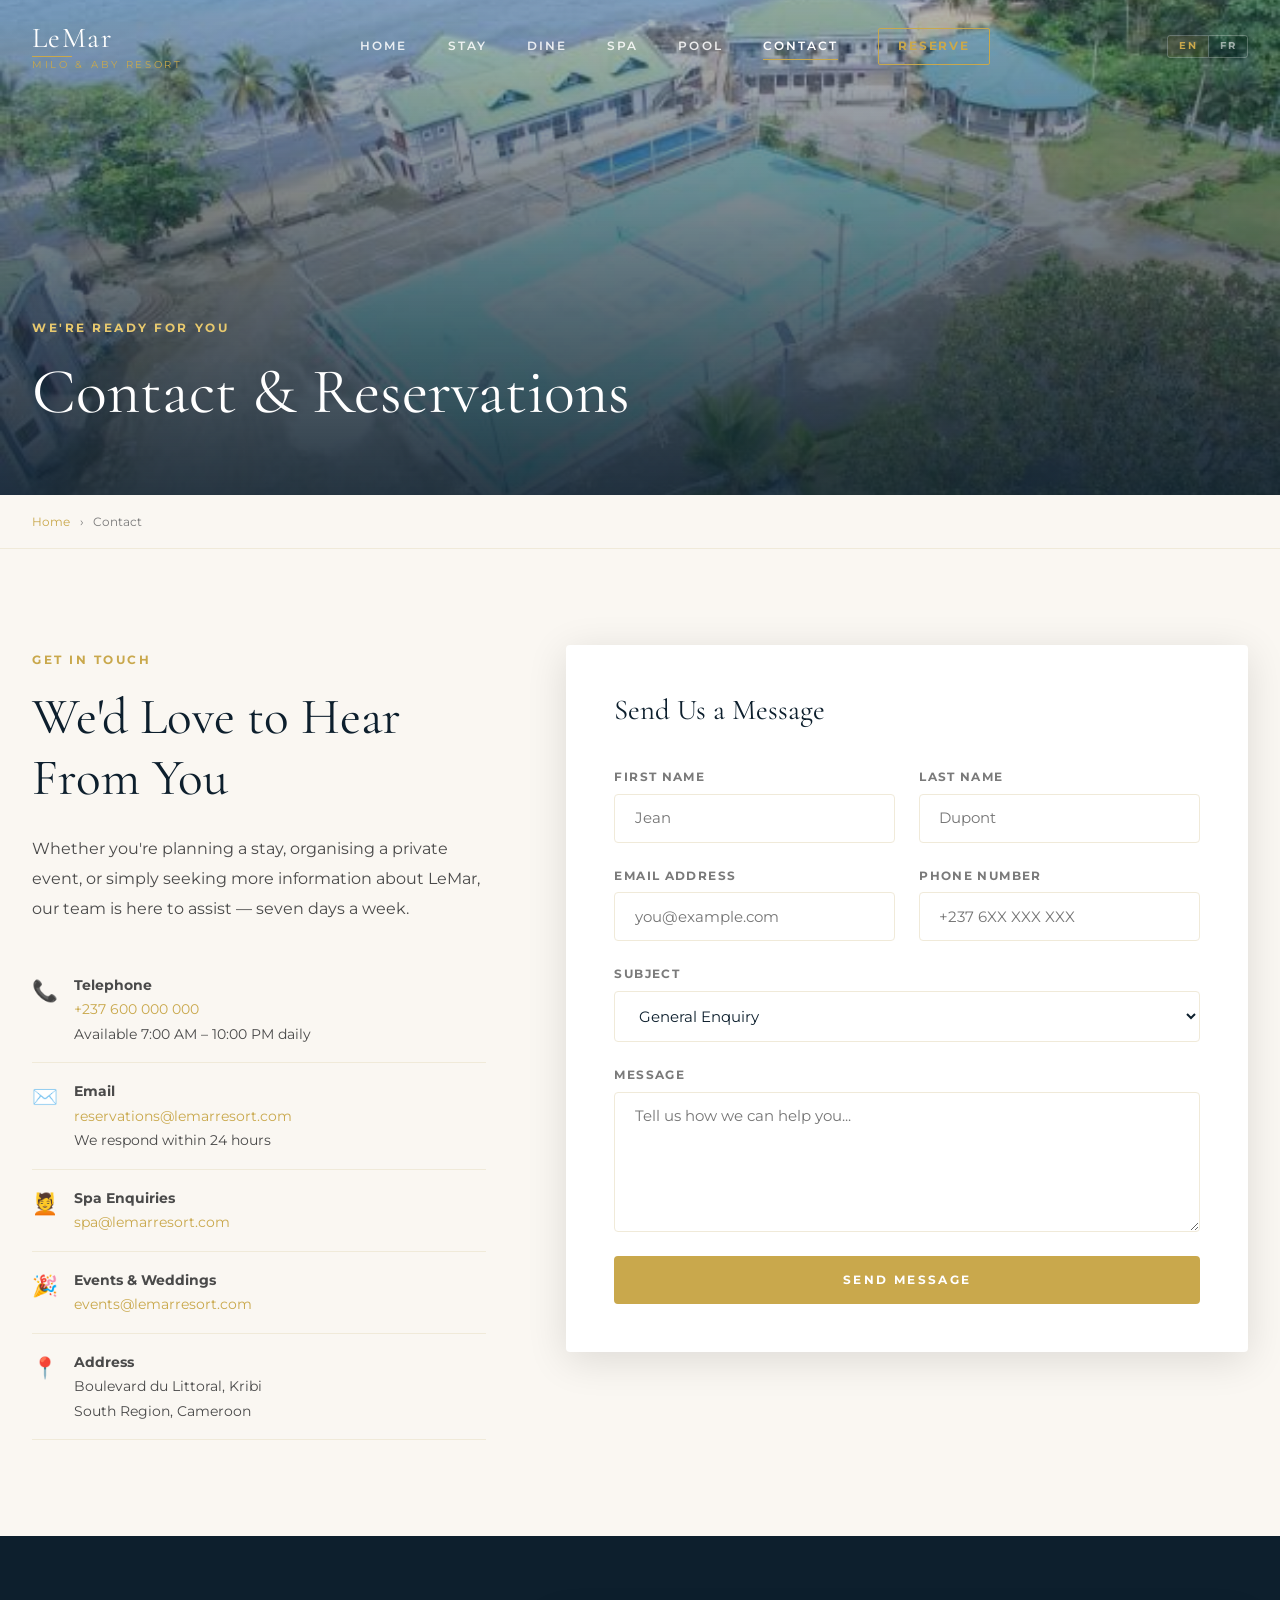
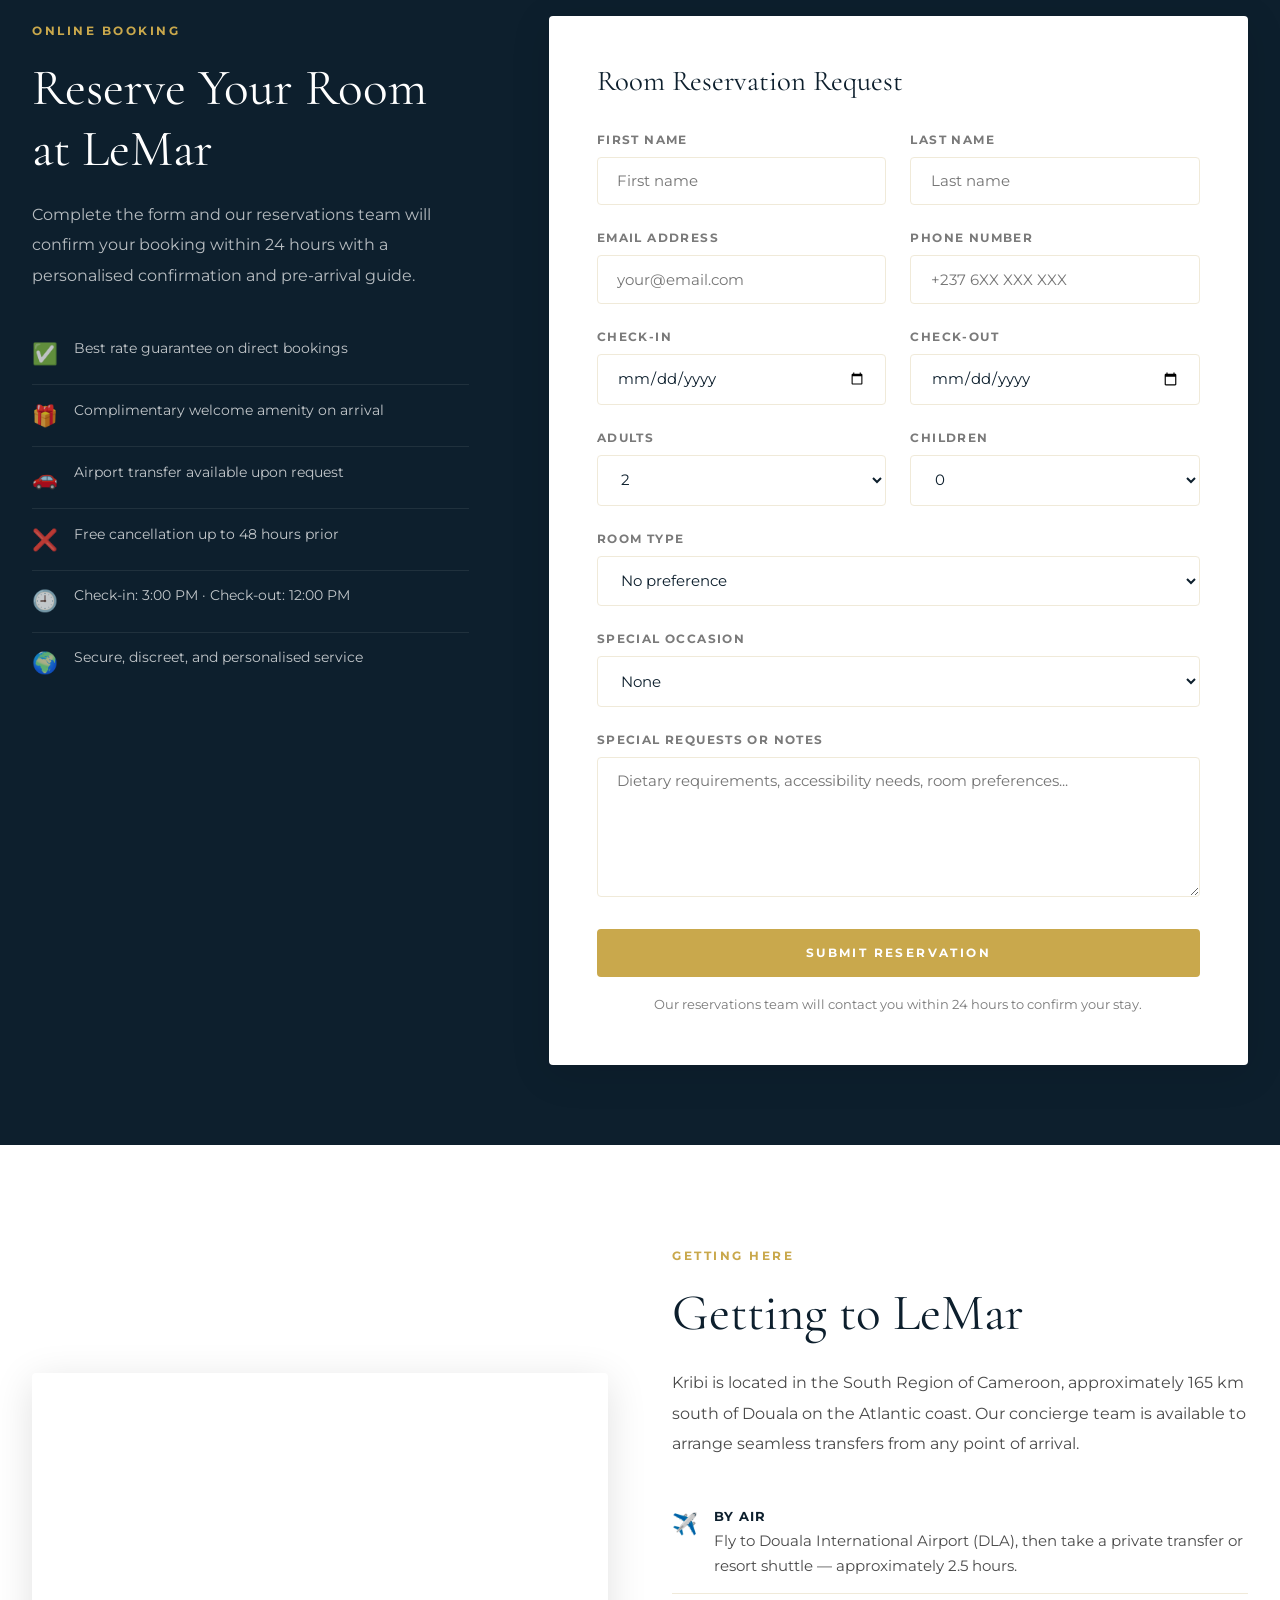
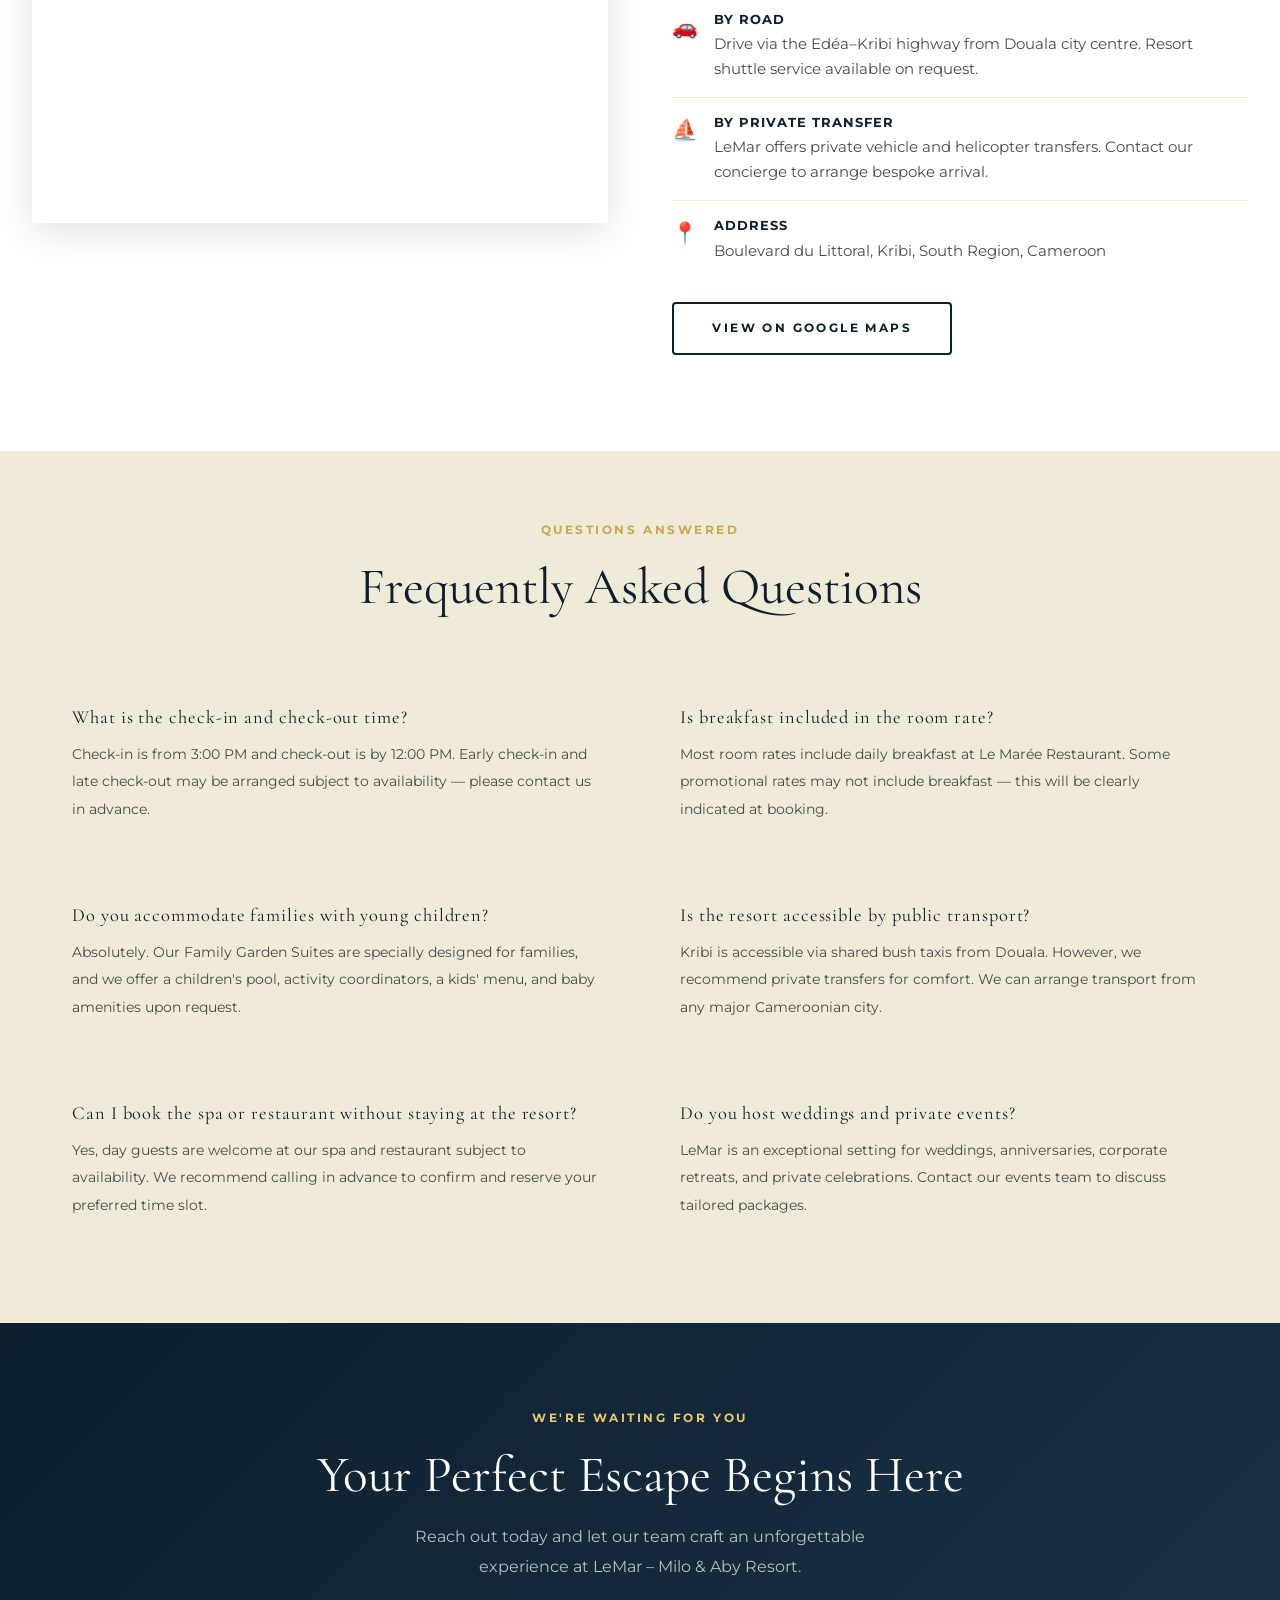
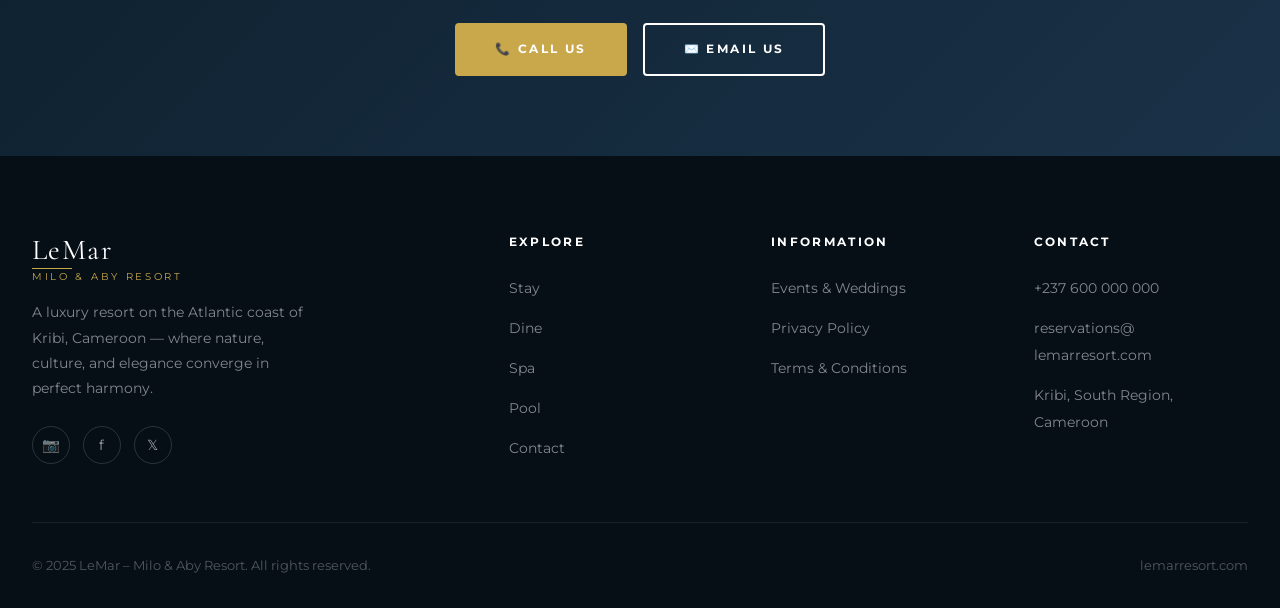
==== pages/contact.html @ 3be308ce "Initial commit - Milo and Aby Resort" ====
<!DOCTYPE html>
<html lang="en">
<head>
  <meta charset="UTF-8" />
  <meta name="viewport" content="width=device-width, initial-scale=1.0" />
  <meta name="description" content="Contact LeMar – Milo &amp; Aby Resort in Kribi, Cameroon. Make a reservation, enquire about packages, or get directions to our resort." />
  <title>Contact &amp; Reservations | LeMar – Milo &amp; Aby Resort | Kribi, Cameroon</title>
  <link rel="stylesheet" href="../css/styles.css" />
  <link rel="icon" type="image/svg+xml" href="data:image/svg+xml,<svg xmlns='http://www.w3.org/2000/svg' viewBox='0 0 32 32'><rect width='32' height='32' fill='%230d1f2d'/><text y='22' x='4' font-size='18' fill='%23c9a84c' font-family='serif'>L</text></svg>" />
  <style>
    .booking-section { background: var(--navy); padding: 5rem 0; }
    .booking-form-grid { display: grid; grid-template-columns: 1fr 1.6fr; gap: 5rem; align-items: start; }
    .booking-sidebar h2 { color: var(--white); margin-bottom: 1.2rem; }
    .booking-sidebar p { color: rgba(255,255,255,0.7); margin-bottom: 2rem; }
    .booking-highlights li {
      display: flex;
      gap: 1rem;
      align-items: flex-start;
      padding: 0.8rem 0;
      border-bottom: 1px solid rgba(255,255,255,0.08);
      color: rgba(255,255,255,0.75);
      font-size: 0.9rem;
    }
    .booking-highlights li:last-child { border-bottom: none; }
    .booking-highlights .bh-icon { font-size: 1.3rem; flex-shrink: 0; }
    .booking-form-wrap {
      background: var(--white);
      border-radius: var(--radius);
      padding: 3rem;
      box-shadow: var(--shadow);
    }
    .booking-form-wrap h3 { font-family: var(--font-serif); font-size: 1.8rem; color: var(--navy); margin-bottom: 2rem; }
    .form-row { display: grid; grid-template-columns: 1fr 1fr; gap: 1.5rem; }
    .form-row.single { grid-template-columns: 1fr; }
    .faq-grid { display: grid; grid-template-columns: 1fr 1fr; gap: 0; }
    .faq-item { padding: 2.5rem; border-bottom: 1px solid var(--cream-dark); border-right: 1px solid var(--cream-dark); }
    .faq-item:nth-child(even) { border-right: none; }
    .faq-item:nth-last-child(-n+2) { border-bottom: none; }
    .faq-item h4 { font-family: var(--font-serif); font-size: 1.15rem; color: var(--navy); margin-bottom: 0.8rem; }
    .faq-item p { font-size: 0.9rem; }
    @media (max-width: 900px) {
      .booking-form-grid { grid-template-columns: 1fr; }
      .contact-grid { grid-template-columns: 1fr !important; }
      .form-row { grid-template-columns: 1fr; }
      .faq-grid { grid-template-columns: 1fr; }
      .faq-item { border-right: none !important; }
      .booking-form-wrap { padding: 2rem 1.5rem; }
    }
  </style>
</head>
<body>

  <!-- HEADER -->
  <header id="header">
    <div class="container header-inner">
      <a href="../index.html" class="logo">
        <span class="logo-main">LeMar</span>
        <div class="logo-divider"></div>
        <span class="logo-sub" data-i18n="logo.sub">Milo &amp; Aby Resort</span>
      </a>
      <nav id="mainNav">
        <a href="../index.html" data-i18n="nav.home">Home</a>
        <a href="accommodations.html" data-i18n="nav.stay">Stay</a>
        <a href="restaurant.html" data-i18n="nav.dine">Dine</a>
        <a href="spa.html" data-i18n="nav.spa">Spa</a>
        <a href="pool.html" data-i18n="nav.pool">Pool</a>
        <a href="contact.html" class="active" data-i18n="nav.contact">Contact</a>
        <a href="#booking" class="nav-book" data-i18n="nav.reserve">Reserve</a>
      </nav>
      <div class="lang-switcher">
        <button class="lang-btn" data-lang="en">EN</button>
        <button class="lang-btn" data-lang="fr">FR</button>
      </div>
      <button class="nav-toggle" aria-label="Toggle navigation">
        <span></span><span></span><span></span>
      </button>
    </div>
  </header>

  <!-- PAGE HERO -->
  <section class="page-hero">
    <div class="hero-bg">
      <img src="../view 1.jpg" alt="LeMar Resort – Kribi, Cameroon" loading="eager" onerror="this.src='https://images.unsplash.com/photo-1501117716987-c8c394bb29df?w=1920&q=85'" />
    </div>
    <div class="hero-overlay"></div>
    <div class="page-hero-content container">
      <span class="eyebrow" data-i18n="cont.eyebrow">We're Ready for You</span>
      <h1 data-i18n="cont.h1">Contact &amp; Reservations</h1>
    </div>
  </section>

  <!-- BREADCRUMB -->
  <div class="breadcrumb">
    <div class="container breadcrumb-inner">
      <a href="../index.html" data-i18n="nav.home">Home</a>
      <span class="breadcrumb-sep">›</span>
      <span data-i18n="nav.contact">Contact</span>
    </div>
  </div>

  <!-- CONTACT INFO -->
  <section class="section" style="background:var(--cream);">
    <div class="container">
      <div class="contact-grid">
        <div class="contact-info fade-up">
          <span class="eyebrow" data-i18n="cont.info.ey">Get in Touch</span>
          <h2 data-i18n="cont.info.h2">We'd Love to Hear From You</h2>
          <p data-i18n="cont.info.p">Whether you're planning a stay, organising a private event, or simply seeking more information about LeMar, our team is here to assist — seven days a week.</p>
          <ul class="contact-details">
            <li>
              <span class="contact-icon">📞</span>
              <div>
                <strong data-i18n="cont.phone">Phone</strong><br>
                <a href="tel:+237600000000" style="color:var(--gold);">+237 600 000 000</a><br>
                <span data-i18n="cont.phone.hours">Available 7:00 AM – 10:00 PM daily</span>
              </div>
            </li>
            <li>
              <span class="contact-icon">✉️</span>
              <div>
                <strong data-i18n="cont.email">Email</strong><br>
                <a href="mailto:reservations@lemarresort.com" style="color:var(--gold);">reservations@lemarresort.com</a><br>
                <span data-i18n="cont.email.resp">We respond within 4 business hours</span>
              </div>
            </li>
            <li>
              <span class="contact-icon">💆</span>
              <div>
                <strong data-i18n="cont.spa_enq">Spa Enquiries</strong><br>
                <a href="mailto:spa@lemarresort.com" style="color:var(--gold);">spa@lemarresort.com</a>
              </div>
            </li>
            <li>
              <span class="contact-icon">🎉</span>
              <div>
                <strong data-i18n="cont.events">Events &amp; Weddings</strong><br>
                <a href="mailto:events@lemarresort.com" style="color:var(--gold);">events@lemarresort.com</a>
              </div>
            </li>
            <li>
              <span class="contact-icon">📍</span>
              <div>
                <strong data-i18n="loc.addr.label">Address</strong><br>
                Boulevard du Littoral, Kribi<br>
                South Region, Cameroon
              </div>
            </li>
          </ul>
        </div>
        <div class="fade-up">
          <form class="form-grid" id="contactForm" style="background:var(--white); padding:3rem; border-radius:var(--radius); box-shadow:var(--shadow);">
            <h3 style="grid-column:1/-1; font-family:var(--font-serif); font-size:1.8rem; color:var(--navy); margin-bottom:1rem;" data-i18n="cont.form.h3">Send Us a Message</h3>
            <div class="form-group">
              <label for="firstName" data-i18n="form.fname">First Name</label>
              <input type="text" id="firstName" name="firstName" placeholder="Jean" required />
            </div>
            <div class="form-group">
              <label for="lastName" data-i18n="form.lname">Last Name</label>
              <input type="text" id="lastName" name="lastName" placeholder="Dupont" required />
            </div>
            <div class="form-group">
              <label for="email" data-i18n="form.email">Email Address</label>
              <input type="email" id="email" name="email" placeholder="you@example.com" required />
            </div>
            <div class="form-group">
              <label for="phone" data-i18n="form.phone">Phone Number</label>
              <input type="tel" id="phone" name="phone" placeholder="+237 6XX XXX XXX" />
            </div>
            <div class="form-group form-full">
              <label for="subject" data-i18n="form.subject">Subject</label>
              <select id="subject" name="subject">
                <option data-i18n="form.subj.general">General Enquiry</option>
                <option data-i18n="form.subj.room">Room Reservation</option>
                <option data-i18n="form.subj.rest">Restaurant Reservation</option>
                <option data-i18n="form.subj.spa">Spa Booking</option>
                <option data-i18n="form.subj.event">Event / Wedding</option>
                <option data-i18n="form.subj.group">Group Booking</option>
                <option data-i18n="form.subj.other">Other</option>
              </select>
            </div>
            <div class="form-group form-full">
              <label for="message" data-i18n="form.msg">Message</label>
              <textarea id="message" name="message" data-i18n-ph="form.msg.ph" placeholder="Tell us how we can help you..." required></textarea>
            </div>
            <div class="form-full">
              <button type="submit" class="btn btn-primary" style="width:100%; justify-content:center;" data-i18n="btn.send_msg">Send Message</button>
            </div>
          </form>
        </div>
      </div>
    </div>
  </section>

  <!-- BOOKING FORM -->
  <section class="booking-section" id="booking">
    <div class="container">
      <div class="booking-form-grid">
        <div class="booking-sidebar fade-up">
          <span class="eyebrow" data-i18n="cont.book.ey">Online Booking</span>
          <h2 data-i18n="cont.book.h2">Reserve Your Room at LeMar</h2>
          <p data-i18n="cont.book.p">Complete the form and our reservations team will confirm your booking within 24 hours with a personalised confirmation and pre-arrival guide.</p>
          <ul class="booking-highlights">
            <li><span class="bh-icon">✅</span> <span data-i18n="cont.book.li1">Best rate guarantee on direct bookings</span></li>
            <li><span class="bh-icon">🎁</span> <span data-i18n="cont.book.li2">Complimentary welcome amenity on arrival</span></li>
            <li><span class="bh-icon">🚗</span> <span data-i18n="cont.book.li3">Airport transfer available upon request</span></li>
            <li><span class="bh-icon">❌</span> <span data-i18n="cont.book.li4">Free cancellation up to 48 hours prior</span></li>
            <li><span class="bh-icon">🕘</span> <span data-i18n="cont.book.li5">Check-in: 3:00 PM · Check-out: 12:00 PM</span></li>
            <li><span class="bh-icon">🌍</span> <span data-i18n="cont.book.li6">Secure, discreet, and personalised service</span></li>
          </ul>
        </div>
        <div class="booking-form-wrap fade-up">
          <h3 data-i18n="cont.resv.h3">Room Reservation Request</h3>
          <form id="reservationForm">
            <div class="form-row" style="margin-bottom:1.5rem;">
              <div class="form-group">
                <label for="res-firstname" data-i18n="form.fname">First Name *</label>
                <input type="text" id="res-firstname" required placeholder="First name" />
              </div>
              <div class="form-group">
                <label for="res-lastname" data-i18n="form.lname">Last Name *</label>
                <input type="text" id="res-lastname" required placeholder="Last name" />
              </div>
            </div>
            <div class="form-row" style="margin-bottom:1.5rem;">
              <div class="form-group">
                <label for="res-email" data-i18n="form.email">Email *</label>
                <input type="email" id="res-email" required placeholder="your@email.com" />
              </div>
              <div class="form-group">
                <label for="res-phone" data-i18n="form.phone">Phone</label>
                <input type="tel" id="res-phone" placeholder="+237 6XX XXX XXX" />
              </div>
            </div>
            <div class="form-row" style="margin-bottom:1.5rem;">
              <div class="form-group">
                <label for="res-checkin" data-i18n="book.checkin">Check-In Date *</label>
                <input type="date" id="res-checkin" required />
              </div>
              <div class="form-group">
                <label for="res-checkout" data-i18n="book.checkout">Check-Out Date *</label>
                <input type="date" id="res-checkout" required />
              </div>
            </div>
            <div class="form-row" style="margin-bottom:1.5rem;">
              <div class="form-group">
                <label for="res-adults" data-i18n="form.adults">Adults</label>
                <select id="res-adults">
                  <option>1</option><option selected>2</option><option>3</option><option>4</option><option>5+</option>
                </select>
              </div>
              <div class="form-group">
                <label for="res-children" data-i18n="form.children">Children</label>
                <select id="res-children">
                  <option selected>0</option><option>1</option><option>2</option><option>3</option><option>4+</option>
                </select>
              </div>
            </div>
            <div class="form-row single" style="margin-bottom:1.5rem;">
              <div class="form-group">
                <label for="res-room" data-i18n="book.roomtype">Preferred Room Type</label>
                <select id="res-room">
                  <option data-i18n="cont.resv.nopref">No preference</option>
                  <option data-i18n="rooms.r1.h3">Deluxe Ocean Room</option>
                  <option data-i18n="accom.r3.h2">Junior Suite</option>
                  <option data-i18n="rooms.r2.h3">Family Garden Suite</option>
                  <option data-i18n="rooms.r3.h3">Presidential Suite</option>
                </select>
              </div>
            </div>
            <div class="form-row single" style="margin-bottom:1.5rem;">
              <div class="form-group">
                <label for="res-occasion" data-i18n="form.occasion">Special Occasion</label>
                <select id="res-occasion">
                  <option data-i18n="form.occ.none">None</option>
                  <option data-i18n="form.occ.honey">Honeymoon / Anniversary</option>
                  <option data-i18n="form.occ.bday">Birthday</option>
                  <option data-i18n="form.occ.family">Family Reunion</option>
                  <option data-i18n="form.occ.biz">Business Trip</option>
                  <option data-i18n="form.occ.wellness">Wellness Retreat</option>
                </select>
              </div>
            </div>
            <div class="form-row single" style="margin-bottom:2rem;">
              <div class="form-group">
                <label for="res-requests" data-i18n="form.special_req">Special Requests or Notes</label>
                <textarea id="res-requests" rows="4" data-i18n-ph="form.req.ph" placeholder="Dietary requirements, accessibility needs, room preferences..."></textarea>
              </div>
            </div>
            <button type="submit" class="btn btn-primary" style="width:100%;" data-i18n="btn.submit_resv">Submit Reservation Request</button>
            <p style="font-size:0.8rem; color:var(--text-light); margin-top:1rem; text-align:center;" data-i18n="cont.resv.note">Our reservations team will contact you within 24 hours to confirm your stay.</p>
          </form>
        </div>
      </div>
    </div>
  </section>

  <!-- MAP & DIRECTIONS -->
  <section class="section" style="background:var(--white);">
    <div class="container location-grid">
      <div class="location-map fade-up">
        <iframe
          src="https://www.openstreetmap.org/export/embed.html?bbox=9.8%2C2.85%2C10.0%2C3.05&layer=mapnik&marker=2.9386%2C9.9070"
          title="LeMar Resort – Kribi, Cameroon"
          loading="lazy"
          allowfullscreen
        ></iframe>
      </div>
      <div class="location-details fade-up">
        <span class="eyebrow" data-i18n="loc.eyebrow">How to Reach Us</span>
        <h2 data-i18n="cont.loc.h2">Getting to LeMar</h2>
        <p data-i18n="cont.loc.p">Kribi is located in the South Region of Cameroon, approximately 165 km south of Douala on the Atlantic coast. Our concierge team is available to arrange seamless transfers from any point of arrival.</p>
        <ul class="location-list">
          <li>
            <span class="loc-icon">✈️</span>
            <div>
              <span class="loc-label" data-i18n="loc.air.label">By Air</span>
              <span data-i18n="cont.loc.air">Fly into Douala International Airport (DLA). Private airport transfers to LeMar take approximately 2.5 hours. Contact us to arrange your transfer in advance.</span>
            </div>
          </li>
          <li>
            <span class="loc-icon">🚗</span>
            <div>
              <span class="loc-label" data-i18n="loc.road.label">By Road</span>
              <span data-i18n="cont.loc.road">Take the RN7 highway from Douala to Edéa, then continue south on RN3 to Kribi. Resort shuttle departures from Douala available daily at 9:00 AM and 3:00 PM.</span>
            </div>
          </li>
          <li>
            <span class="loc-icon">⛵</span>
            <div>
              <span class="loc-label" data-i18n="cont.loc.priv_label">By Private Transfer</span>
              <span data-i18n="cont.loc.priv">We coordinate private vehicle and boat transfers. Contact our concierge at least 48 hours in advance for bespoke arrangements.</span>
            </div>
          </li>
          <li>
            <span class="loc-icon">📍</span>
            <div>
              <span class="loc-label" data-i18n="loc.addr.label">Our Address</span>
              <span data-i18n="loc.addr.desc">Boulevard du Littoral, Kribi, South Region, Cameroon</span>
            </div>
          </li>
        </ul>
        <a href="https://maps.google.com/?q=Kribi,Cameroon" target="_blank" rel="noopener" class="btn btn-outline-dark" style="margin-top:1.5rem;" data-i18n="btn.google_maps">Open in Google Maps</a>
      </div>
    </div>
  </section>

  <!-- FAQ -->
  <section class="section-sm" style="background:var(--cream-dark);">
    <div class="container">
      <div class="text-center fade-up" style="margin-bottom:3rem;">
        <span class="eyebrow" data-i18n="faq.eyebrow">Questions Answered</span>
        <h2 data-i18n="faq.h2">Frequently Asked Questions</h2>
      </div>
      <div class="faq-grid">
        <div class="faq-item fade-up">
          <h4>What is the check-in and check-out time?</h4>
          <p>Check-in is from 3:00 PM and check-out is by 12:00 PM. Early check-in and late check-out may be arranged subject to availability — please contact us in advance.</p>
        </div>
        <div class="faq-item fade-up">
          <h4>Is breakfast included in the room rate?</h4>
          <p>Most room rates include daily breakfast at Le Marée Restaurant. Some promotional rates may not include breakfast — this will be clearly indicated at booking.</p>
        </div>
        <div class="faq-item fade-up">
          <h4>Do you accommodate families with young children?</h4>
          <p>Absolutely. Our Family Garden Suites are specially designed for families, and we offer a children's pool, activity coordinators, a kids' menu, and baby amenities upon request.</p>
        </div>
        <div class="faq-item fade-up">
          <h4>Is the resort accessible by public transport?</h4>
          <p>Kribi is accessible via shared bush taxis from Douala. However, we recommend private transfers for comfort. We can arrange transport from any major Cameroonian city.</p>
        </div>
        <div class="faq-item fade-up">
          <h4>Can I book the spa or restaurant without staying at the resort?</h4>
          <p>Yes, day guests are welcome at our spa and restaurant subject to availability. We recommend calling in advance to confirm and reserve your preferred time slot.</p>
        </div>
        <div class="faq-item fade-up">
          <h4>Do you host weddings and private events?</h4>
          <p>LeMar is an exceptional setting for weddings, anniversaries, corporate retreats, and private celebrations. Contact our events team to discuss tailored packages.</p>
        </div>
      </div>
    </div>
  </section>

  <!-- CTA -->
  <section class="cta-banner">
    <div class="container">
      <span class="eyebrow" style="color:var(--gold-light);" data-i18n="cont.cta.ey">We're Waiting for You</span>
      <h2 data-i18n="cont.cta.h2">Your Perfect Escape Begins Here</h2>
      <p data-i18n="cont.cta.p">Reach out today and let our team craft an unforgettable experience at LeMar – Milo &amp; Aby Resort.</p>
      <div style="display:flex; gap:1rem; justify-content:center; flex-wrap:wrap;">
        <a href="tel:+237600000000" class="btn btn-primary" data-i18n="btn.call_us">📞 Call Us</a>
        <a href="mailto:reservations@lemarresort.com" class="btn btn-outline" data-i18n="btn.email_us">✉️ Email Us</a>
      </div>
    </div>
  </section>

  <!-- FOOTER -->
  <footer>
    <div class="container">
      <div class="footer-grid">
        <div class="footer-brand">
          <a href="../index.html" class="logo">
            <span class="logo-main">LeMar</span>
            <div class="logo-divider"></div>
            <span class="logo-sub">Milo &amp; Aby Resort</span>
          </a>
          <p data-i18n="footer.tagline">A luxury resort on the Atlantic coast of Kribi, Cameroon — where nature, culture, and elegance converge in perfect harmony.</p>
          <div class="footer-social">
            <a href="#" class="social-link">📷</a>
            <a href="#" class="social-link">f</a>
            <a href="#" class="social-link">𝕏</a>
          </div>
        </div>
        <div class="footer-col"><h4 data-i18n="footer.explore">Explore</h4><ul>
          <li><a href="accommodations.html" data-i18n="nav.stay">Rooms &amp; Suites</a></li>
          <li><a href="restaurant.html" data-i18n="nav.dine">Restaurant</a></li>
          <li><a href="spa.html" data-i18n="nav.spa">Spa</a></li>
          <li><a href="pool.html" data-i18n="nav.pool">Pool</a></li>
          <li><a href="contact.html" data-i18n="nav.contact">Contact</a></li>
        </ul></div>
        <div class="footer-col"><h4 data-i18n="footer.info">Information</h4><ul>
          <li><a href="#" data-i18n="footer.events">Events &amp; Weddings</a></li>
          <li><a href="#" data-i18n="footer.privacy">Privacy Policy</a></li>
          <li><a href="#" data-i18n="footer.terms">Terms of Use</a></li>
        </ul></div>
        <div class="footer-col"><h4 data-i18n="footer.contact">Contact</h4><ul>
          <li><a href="tel:+237600000000">+237 600 000 000</a></li>
          <li><a href="mailto:reservations@lemarresort.com">reservations@<br>lemarresort.com</a></li>
          <li><a href="#">Kribi, South Region, Cameroon</a></li>
        </ul></div>
      </div>
      <div class="footer-bottom">
        <span data-i18n="footer.copyright">&copy; 2025 LeMar – Milo &amp; Aby Resort. All rights reserved.</span>
        <span><a href="https://www.lemarresort.com">lemarresort.com</a></span>
      </div>
    </div>
  </footer>

  <script src="../js/i18n.js"></script>
  <script src="../js/main.js"></script>
  <script>
    // Reservation form
    const resForm = document.getElementById('reservationForm');
    if (resForm) {
      const today = new Date().toISOString().split('T')[0];
      const ci = document.getElementById('res-checkin');
      const co = document.getElementById('res-checkout');
      if (ci) ci.min = today;
      if (co) co.min = today;
      if (ci && co) {
        ci.addEventListener('change', () => {
          co.min = ci.value;
          if (co.value && co.value <= ci.value) {
            const d = new Date(ci.value);
            d.setDate(d.getDate() + 1);
            co.value = d.toISOString().split('T')[0];
          }
        });
      }
      resForm.addEventListener('submit', (e) => {
        e.preventDefault();
        const btn = resForm.querySelector('button[type="submit"]');
        btn.textContent = '✅ Request Submitted!';
        btn.style.background = '#2ecc71';
        btn.style.borderColor = '#2ecc71';
        window.scrollTo({ top: 0, behavior: 'smooth' });
        setTimeout(() => {
          btn.textContent = 'Submit Reservation Request';
          btn.style.background = '';
          btn.style.borderColor = '';
          resForm.reset();
        }, 4000);
      });
    }
  </script>
</body>
</html>
---- css/styles.css ----
/* ===================================================
   LeMar - Milo & Aby Resort | Main Stylesheet
   Domain: lemarresort.com
   =================================================== */

/* --- Google Fonts Import --- */
@import url('https://fonts.googleapis.com/css2?family=Cormorant+Garamond:ital,wght@0,300;0,400;0,500;0,600;1,300;1,400&family=Montserrat:wght@300;400;500;600;700&display=swap');

/* --- CSS Variables --- */
:root {
  --gold: #c9a84c;
  --gold-light: #e8c96e;
  --gold-dark: #9e7a2a;
  --navy: #0d1f2d;
  --navy-light: #1a3248;
  --cream: #faf7f2;
  --cream-dark: #f0ead9;
  --text-dark: #1c1c1c;
  --text-mid: #4a4a4a;
  --text-light: #7a7a7a;
  --white: #ffffff;
  --font-serif: 'Cormorant Garamond', 'Georgia', serif;
  --font-sans: 'Montserrat', 'Helvetica Neue', Arial, sans-serif;
  --transition: all 0.35s ease;
  --shadow: 0 8px 40px rgba(0,0,0,0.12);
  --shadow-hover: 0 16px 60px rgba(0,0,0,0.22);
  --radius: 4px;
}

/* --- Reset & Base --- */
*, *::before, *::after { box-sizing: border-box; margin: 0; padding: 0; }
html { scroll-behavior: smooth; font-size: 16px; }
body {
  font-family: var(--font-sans);
  color: var(--text-dark);
  background: var(--cream);
  line-height: 1.7;
  overflow-x: hidden;
}
img { display: block; width: 100%; height: 100%; object-fit: cover; }
a { text-decoration: none; color: inherit; }
ul { list-style: none; }
button { cursor: pointer; border: none; background: none; font-family: inherit; }

/* --- Typography --- */
h1, h2, h3, h4, h5 {
  font-family: var(--font-serif);
  font-weight: 400;
  line-height: 1.2;
  color: var(--navy);
}
h1 { font-size: clamp(2.8rem, 6vw, 5.5rem); }
h2 { font-size: clamp(2rem, 4vw, 3.2rem); }
h3 { font-size: clamp(1.4rem, 2.5vw, 2rem); }
h4 { font-size: 1.2rem; letter-spacing: 0.05em; }
p { font-size: 1rem; color: var(--text-mid); line-height: 1.9; }

.eyebrow {
  display: inline-block;
  font-family: var(--font-sans);
  font-size: 0.72rem;
  font-weight: 700;
  letter-spacing: 0.22em;
  text-transform: uppercase;
  color: var(--gold);
  margin-bottom: 1rem;
}

/* --- Layout Utilities --- */
.container { max-width: 1280px; margin: 0 auto; padding: 0 2rem; }
.section { padding: 6rem 0; }
.section-sm { padding: 4rem 0; }
.text-center { text-align: center; }
.text-white { color: var(--white) !important; }
.text-white p { color: rgba(255,255,255,0.8); }
.text-white h1, .text-white h2, .text-white h3 { color: var(--white); }

/* --- Buttons --- */
.btn {
  display: inline-block;
  padding: 0.9rem 2.4rem;
  font-family: var(--font-sans);
  font-size: 0.75rem;
  font-weight: 700;
  letter-spacing: 0.2em;
  text-transform: uppercase;
  transition: var(--transition);
  border-radius: var(--radius);
}
.btn-primary {
  background: var(--gold);
  color: var(--white);
  border: 2px solid var(--gold);
}
.btn-primary:hover {
  background: var(--gold-dark);
  border-color: var(--gold-dark);
  transform: translateY(-2px);
  box-shadow: 0 6px 20px rgba(201,168,76,0.4);
}
.btn-outline {
  background: transparent;
  color: var(--white);
  border: 2px solid var(--white);
}
.btn-outline:hover {
  background: var(--white);
  color: var(--navy);
  transform: translateY(-2px);
}
.btn-outline-dark {
  background: transparent;
  color: var(--navy);
  border: 2px solid var(--navy);
}
.btn-outline-dark:hover {
  background: var(--navy);
  color: var(--white);
  transform: translateY(-2px);
}
.btn-gold-outline {
  background: transparent;
  color: var(--gold);
  border: 2px solid var(--gold);
}
.btn-gold-outline:hover {
  background: var(--gold);
  color: var(--white);
  transform: translateY(-2px);
}

/* ===================================================
   HEADER & NAVIGATION
   =================================================== */
#header {
  position: fixed;
  top: 0; left: 0; right: 0;
  z-index: 1000;
  transition: var(--transition);
  padding: 1.5rem 0;
}
#header.scrolled {
  background: rgba(13,31,45,0.97);
  backdrop-filter: blur(10px);
  padding: 0.9rem 0;
  box-shadow: 0 4px 30px rgba(0,0,0,0.25);
}
.header-inner {
  display: flex;
  align-items: center;
  justify-content: space-between;
}
.logo {
  display: flex;
  flex-direction: column;
  line-height: 1;
  text-decoration: none;
}
.logo-main {
  font-family: var(--font-serif);
  font-size: 1.8rem;
  color: var(--white);
  letter-spacing: 0.05em;
}
.logo-sub {
  font-family: var(--font-sans);
  font-size: 0.6rem;
  letter-spacing: 0.28em;
  text-transform: uppercase;
  color: var(--gold);
}
.logo-divider {
  width: 40px;
  height: 1px;
  background: var(--gold);
  margin: 3px 0;
}
nav { display: flex; align-items: center; gap: 2.5rem; }
nav a {
  font-size: 0.72rem;
  font-weight: 600;
  letter-spacing: 0.18em;
  text-transform: uppercase;
  color: rgba(255,255,255,0.85);
  transition: var(--transition);
  position: relative;
}
nav a::after {
  content: '';
  position: absolute;
  bottom: -4px; left: 0;
  width: 0; height: 1px;
  background: var(--gold);
  transition: width 0.3s ease;
}
nav a:hover, nav a.active { color: var(--white); }
nav a:hover::after, nav a.active::after { width: 100%; }
.nav-book {
  font-size: 0.72rem !important;
  font-weight: 700 !important;
  letter-spacing: 0.15em !important;
  color: var(--gold) !important;
  border: 1px solid var(--gold);
  padding: 0.5rem 1.2rem;
  border-radius: 2px;
}
.nav-book::after { display: none !important; }
.nav-book:hover { background: var(--gold); color: var(--white) !important; }

.nav-toggle {
  display: none;
  flex-direction: column;
  gap: 5px;
  padding: 4px;
  z-index: 1100;
}
.nav-toggle span {
  display: block;
  width: 26px;
  height: 2px;
  background: var(--white);
  transition: var(--transition);
}
.nav-toggle.open span:nth-child(1) { transform: translateY(7px) rotate(45deg); }
.nav-toggle.open span:nth-child(2) { opacity: 0; }
.nav-toggle.open span:nth-child(3) { transform: translateY(-7px) rotate(-45deg); }

/* ===================================================
   HERO
   =================================================== */
.hero {
  position: relative;
  height: 100vh;
  min-height: 700px;
  display: flex;
  align-items: flex-end;
  overflow: hidden;
}
.hero-bg {
  position: absolute;
  inset: 0;
  z-index: 0;
}
.hero-bg img {
  width: 100%; height: 100%;
  object-fit: cover;
  transform: scale(1.05);
  animation: heroZoom 12s ease-out forwards;
}
@keyframes heroZoom { to { transform: scale(1); } }

.hero-overlay {
  position: absolute;
  inset: 0;
  background: linear-gradient(to top, rgba(13,31,45,0.85) 0%, rgba(13,31,45,0.4) 40%, rgba(13,31,45,0.15) 100%);
  z-index: 1;
}
.hero-content {
  position: relative;
  z-index: 2;
  padding: 5rem 2rem;
  max-width: 1280px;
  margin: 0 auto;
  width: 100%;
}
.hero-content h1 { color: var(--white); margin-bottom: 1rem; }
.hero-content .hero-sub {
  font-family: var(--font-serif);
  font-size: 1.4rem;
  color: var(--gold-light);
  font-style: italic;
  margin-bottom: 0.8rem;
}
.hero-content p {
  font-size: 1.1rem;
  color: rgba(255,255,255,0.8);
  max-width: 560px;
  margin-bottom: 2.5rem;
}
.hero-buttons { display: flex; gap: 1rem; flex-wrap: wrap; }
.hero-scroll {
  position: absolute;
  bottom: 2.5rem;
  left: 50%;
  transform: translateX(-50%);
  z-index: 2;
  display: flex;
  flex-direction: column;
  align-items: center;
  gap: 0.5rem;
  color: rgba(255,255,255,0.6);
  font-size: 0.65rem;
  letter-spacing: 0.18em;
  text-transform: uppercase;
}
.scroll-line {
  width: 1px;
  height: 50px;
  background: linear-gradient(to bottom, rgba(255,255,255,0.5), transparent);
  animation: scrollLine 2s ease-in-out infinite;
}
@keyframes scrollLine {
  0%, 100% { opacity: 0.3; }
  50% { opacity: 1; }
}

/* ===================================================
   EXPERIENCE STRIP
   =================================================== */
.experience-strip { background: var(--navy); }
.strip-grid { display: grid; grid-template-columns: repeat(4, 1fr); }
.strip-item {
  display: flex;
  align-items: center;
  gap: 1.2rem;
  padding: 2rem 1.8rem;
  border-right: 1px solid rgba(255,255,255,0.08);
  transition: var(--transition);
}
.strip-item:last-child { border-right: none; }
.strip-item:hover { background: rgba(255,255,255,0.04); }
.strip-icon { font-size: 2rem; flex-shrink: 0; }
.strip-text strong {
  display: block;
  font-family: var(--font-serif);
  font-size: 1.1rem;
  color: var(--white);
  margin-bottom: 0.2rem;
}
.strip-text span { font-size: 0.72rem; color: rgba(255,255,255,0.5); letter-spacing: 0.08em; }

/* ===================================================
   INTRO / ABOUT
   =================================================== */
.intro-section { background: var(--cream); }
.intro-grid {
  display: grid;
  grid-template-columns: 1fr 1fr;
  gap: 5rem;
  align-items: center;
}
.intro-image-wrap { position: relative; height: 580px; }
.intro-image-main {
  width: 80%;
  height: 100%;
  border-radius: var(--radius);
  overflow: hidden;
  box-shadow: var(--shadow);
}
.intro-image-accent {
  position: absolute;
  bottom: -2rem;
  right: 0;
  width: 45%;
  height: 220px;
  border-radius: var(--radius);
  overflow: hidden;
  border: 6px solid var(--cream);
  box-shadow: var(--shadow);
}
.intro-text { padding-right: 2rem; }
.intro-text h2 { margin-bottom: 1.5rem; }
.intro-text p { margin-bottom: 1.5rem; }
.intro-stats {
  display: grid;
  grid-template-columns: repeat(3, 1fr);
  gap: 1.5rem;
  margin: 2.5rem 0;
  padding: 2rem 0;
  border-top: 1px solid var(--cream-dark);
  border-bottom: 1px solid var(--cream-dark);
}
.stat-number { font-family: var(--font-serif); font-size: 2.4rem; color: var(--gold); line-height: 1; }
.stat-label { font-size: 0.72rem; letter-spacing: 0.1em; text-transform: uppercase; color: var(--text-light); margin-top: 0.3rem; }

/* ===================================================
   AMENITIES GRID
   =================================================== */
.amenities-section { background: var(--navy); }
.amenities-header { margin-bottom: 3.5rem; }
.amenities-header h2 { color: var(--white); }
.amenities-grid {
  display: grid;
  grid-template-columns: repeat(2, 1fr);
  gap: 3px;
}
.amenity-card { position: relative; overflow: hidden; }
.amenity-card.tall { grid-row: span 2; }
.amenity-img { height: 320px; overflow: hidden; }
.amenity-card.tall .amenity-img { height: 100%; min-height: 660px; }
.amenity-img img { transition: transform 0.7s ease; }
.amenity-card:hover .amenity-img img { transform: scale(1.06); }
.amenity-info {
  position: absolute;
  bottom: 0; left: 0; right: 0;
  padding: 2rem;
  background: linear-gradient(to top, rgba(13,31,45,0.95) 0%, transparent 100%);
}
.amenity-info h3 { color: var(--white); margin-bottom: 0.4rem; }
.amenity-info p { color: rgba(255,255,255,0.7); font-size: 0.9rem; }
.amenity-link {
  display: inline-flex;
  align-items: center;
  gap: 0.5rem;
  margin-top: 1rem;
  font-size: 0.72rem;
  font-weight: 700;
  letter-spacing: 0.15em;
  text-transform: uppercase;
  color: var(--gold);
  transition: var(--transition);
}
.amenity-link:hover { gap: 0.9rem; }
.amenity-link::after { content: '→'; }

/* ===================================================
   ROOMS / ACCOMMODATIONS
   =================================================== */
.rooms-section { background: var(--cream); }
.rooms-grid {
  display: grid;
  grid-template-columns: repeat(3, 1fr);
  gap: 2rem;
  margin-top: 3rem;
}
.room-card {
  background: var(--white);
  border-radius: var(--radius);
  overflow: hidden;
  box-shadow: 0 4px 20px rgba(0,0,0,0.07);
  transition: var(--transition);
}
.room-card:hover { transform: translateY(-6px); box-shadow: var(--shadow-hover); }
.room-img { height: 260px; overflow: hidden; position: relative; }
.room-img img { transition: transform 0.7s ease; }
.room-card:hover .room-img img { transform: scale(1.07); }
.room-badge {
  position: absolute;
  top: 1.2rem; left: 1.2rem;
  background: var(--gold);
  color: var(--white);
  font-size: 0.65rem;
  font-weight: 700;
  letter-spacing: 0.18em;
  text-transform: uppercase;
  padding: 0.35rem 0.8rem;
  border-radius: 2px;
}
.room-info { padding: 1.8rem; }
.room-info h3 { margin-bottom: 0.6rem; font-size: 1.4rem; }
.room-info p { font-size: 0.9rem; margin-bottom: 1.5rem; }
.room-features { display: flex; flex-wrap: wrap; gap: 0.6rem; margin-bottom: 1.5rem; }
.room-feature {
  font-size: 0.72rem;
  color: var(--text-light);
  background: var(--cream);
  padding: 0.3rem 0.8rem;
  border-radius: 20px;
  letter-spacing: 0.05em;
}
.room-footer {
  display: flex;
  align-items: center;
  justify-content: space-between;
  padding-top: 1.2rem;
  border-top: 1px solid var(--cream-dark);
}
.room-price { font-family: var(--font-serif); font-size: 1.3rem; color: var(--navy); }
.room-price span { font-family: var(--font-sans); font-size: 0.72rem; color: var(--text-light); }

/* ===================================================
   DINING
   =================================================== */
.dining-section { background: var(--navy); overflow: hidden; }
.dining-grid { display: grid; grid-template-columns: 1fr 1fr; min-height: 640px; }
.dining-image { overflow: hidden; }
.dining-image img { height: 100%; }
.dining-content {
  display: flex;
  flex-direction: column;
  justify-content: center;
  padding: 5rem 4rem;
}
.dining-content h2 { color: var(--white); margin-bottom: 1.2rem; }
.dining-content > p { color: rgba(255,255,255,0.75); margin-bottom: 1.5rem; }
.menu-preview {
  margin: 2rem 0;
  padding: 1.8rem;
  border: 1px solid rgba(201,168,76,0.3);
  border-radius: var(--radius);
}
.menu-preview h4 {
  font-family: var(--font-sans);
  font-size: 0.68rem;
  letter-spacing: 0.2em;
  text-transform: uppercase;
  color: var(--gold);
  margin-bottom: 1.2rem;
}
.menu-item {
  display: flex;
  justify-content: space-between;
  align-items: baseline;
  padding: 0.7rem 0;
  border-bottom: 1px solid rgba(255,255,255,0.07);
  gap: 1rem;
}
.menu-item:last-child { border-bottom: none; }
.menu-item-info { flex: 1; }
.menu-item-name { color: var(--white); font-size: 0.95rem; }
.menu-item-desc { color: rgba(255,255,255,0.5); font-size: 0.78rem; font-style: italic; }
.menu-item-price { color: var(--gold); font-family: var(--font-serif); font-size: 1.1rem; flex-shrink: 0; }

/* ===================================================
   SPA
   =================================================== */
.spa-section { background: var(--cream); }
.spa-grid { display: grid; grid-template-columns: 1fr 1fr; align-items: stretch; }
.spa-image { height: 700px; overflow: hidden; }
.spa-image img { height: 100%; }
.spa-content {
  padding: 5rem 4rem;
  background: var(--cream-dark);
  display: flex;
  flex-direction: column;
  justify-content: center;
}
.spa-content h2 { margin-bottom: 1.2rem; }
.spa-content > p { margin-bottom: 2rem; }
.spa-treatments {
  display: grid;
  grid-template-columns: 1fr 1fr;
  gap: 1.2rem;
  margin: 2rem 0;
}
.treatment-item {
  padding: 1.5rem;
  background: var(--white);
  border-radius: var(--radius);
  box-shadow: 0 2px 12px rgba(0,0,0,0.06);
  transition: var(--transition);
}
.treatment-item:hover { transform: translateY(-3px); box-shadow: var(--shadow); }
.treatment-icon { font-size: 1.8rem; margin-bottom: 0.7rem; }
.treatment-item h4 { font-family: var(--font-serif); font-size: 1.05rem; margin-bottom: 0.3rem; color: var(--navy); }
.treatment-item p { font-size: 0.82rem; }

/* ===================================================
   POOL
   =================================================== */
.pool-section {
  position: relative;
  height: 85vh;
  min-height: 560px;
  display: flex;
  align-items: center;
  overflow: hidden;
}
.pool-bg { position: absolute; inset: 0; }
.pool-bg img { height: 100%; }
.pool-overlay {
  position: absolute;
  inset: 0;
  background: rgba(13,31,45,0.52);
}
.pool-content {
  position: relative;
  z-index: 2;
  max-width: 680px;
  padding: 0 2rem;
  margin: 0 auto;
  text-align: center;
  width: 100%;
}
.pool-content h2 { color: var(--white); margin-bottom: 1.2rem; }
.pool-content p { color: rgba(255,255,255,0.85); font-size: 1.1rem; margin-bottom: 2rem; }
.pool-features {
  display: flex;
  justify-content: center;
  gap: 2rem;
  flex-wrap: wrap;
  margin: 2rem 0;
}
.pool-feature {
  display: flex;
  align-items: center;
  gap: 0.6rem;
  color: rgba(255,255,255,0.8);
  font-size: 0.85rem;
}
.pool-feature span { font-size: 1.2rem; }

/* ===================================================
   GALLERY
   =================================================== */
.gallery-section { background: var(--white); }
.gallery-grid {
  display: grid;
  grid-template-columns: repeat(4, 1fr);
  grid-template-rows: 280px 280px;
  gap: 6px;
  margin-top: 3rem;
}
.gallery-item {
  overflow: hidden;
  position: relative;
  cursor: pointer;
}
.gallery-item:nth-child(1) { grid-column: 1 / 3; }
.gallery-item:nth-child(5) { grid-column: 3 / 5; }
.gallery-item img { transition: transform 0.6s ease; height: 100%; }
.gallery-item:hover img { transform: scale(1.08); }
.gallery-overlay {
  position: absolute;
  inset: 0;
  background: rgba(13,31,45,0.45);
  opacity: 0;
  transition: var(--transition);
  display: flex;
  align-items: center;
  justify-content: center;
}
.gallery-item:hover .gallery-overlay { opacity: 1; }
.gallery-overlay span { color: var(--white); font-size: 2rem; }

/* Lightbox */
.lightbox {
  position: fixed;
  inset: 0;
  z-index: 9999;
  background: rgba(0,0,0,0.95);
  display: flex;
  align-items: center;
  justify-content: center;
  opacity: 0;
  pointer-events: none;
  transition: opacity 0.3s ease;
}
.lightbox.active { opacity: 1; pointer-events: all; }
.lightbox img {
  max-width: 90vw;
  max-height: 85vh;
  object-fit: contain;
  width: auto;
  height: auto;
  border-radius: var(--radius);
}
.lightbox-close {
  position: absolute;
  top: 1.5rem; right: 2rem;
  color: var(--white);
  font-size: 2.5rem;
  cursor: pointer;
  opacity: 0.7;
  transition: var(--transition);
  line-height: 1;
}
.lightbox-close:hover { opacity: 1; transform: rotate(90deg); }
.lightbox-prev, .lightbox-next {
  position: absolute;
  top: 50%;
  transform: translateY(-50%);
  color: var(--white);
  font-size: 2.5rem;
  cursor: pointer;
  padding: 1rem;
  opacity: 0.7;
  transition: var(--transition);
}
.lightbox-prev:hover, .lightbox-next:hover { opacity: 1; }
.lightbox-prev { left: 1rem; }
.lightbox-next { right: 1rem; }

/* ===================================================
   TESTIMONIALS
   =================================================== */
.testimonials-section { background: var(--cream-dark); }
.testimonials-grid {
  display: grid;
  grid-template-columns: repeat(3, 1fr);
  gap: 2rem;
  margin-top: 3rem;
}
.testimonial-card {
  background: var(--white);
  padding: 2.5rem;
  border-radius: var(--radius);
  box-shadow: 0 4px 20px rgba(0,0,0,0.06);
}
.testimonial-quote { font-family: var(--font-serif); font-size: 4rem; color: var(--gold); line-height: 0.7; margin-bottom: 1.2rem; }
.testimonial-text { font-style: italic; font-size: 0.95rem; color: var(--text-mid); line-height: 1.8; margin-bottom: 1.5rem; }
.testimonial-stars { color: var(--gold); margin-bottom: 1rem; letter-spacing: 0.1em; }
.testimonial-author strong { display: block; font-size: 0.9rem; color: var(--navy); }
.testimonial-author span { font-size: 0.78rem; color: var(--text-light); }

/* ===================================================
   PROMOTER / ABOUT
   =================================================== */
.promoter-section { background: var(--cream); overflow: hidden; }
.promoter-grid {
  display: grid;
  grid-template-columns: 1fr 1fr;
  min-height: 680px;
  align-items: center;
}
.promoter-text {
  display: flex;
  flex-direction: column;
  justify-content: center;
  padding: 5rem 4rem;
}
.promoter-name {
  font-family: var(--font-serif);
  font-size: 2rem;
  color: var(--navy);
  margin-bottom: 0.3rem;
  line-height: 1.2;
}
.promoter-title {
  font-family: var(--font-sans);
  font-size: 0.72rem;
  letter-spacing: 0.18em;
  text-transform: uppercase;
  color: var(--gold);
  margin-bottom: 2rem;
}
.promoter-text p {
  color: var(--text-mid);
  font-size: 0.92rem;
  line-height: 1.85;
  margin-bottom: 1.1rem;
}
.promoter-text p:last-of-type { margin-bottom: 0; }
.promoter-signature {
  margin-top: 2rem;
  padding-top: 1.5rem;
  border-top: 1px solid rgba(201,168,76,0.35);
  display: flex;
  align-items: center;
  gap: 1rem;
}
.promoter-signature-line {
  width: 40px;
  height: 2px;
  background: var(--gold);
  flex-shrink: 0;
}
.promoter-signature-text {
  font-style: italic;
  font-size: 0.82rem;
  color: var(--text-light);
}
.promoter-photo-wrap {
  position: relative;
  height: 100%;
  min-height: 680px;
  overflow: hidden;
}
.promoter-photo-wrap img {
  width: 100%;
  height: 100%;
  object-fit: cover;
  object-position: center top;
  display: block;
}
.promoter-photo-accent {
  position: absolute;
  bottom: 2.5rem;
  left: -1.5rem;
  width: 90px;
  height: 90px;
  border: 3px solid var(--gold);
  border-radius: 50%;
  opacity: 0.35;
  pointer-events: none;
}

/* ===================================================
   LOCATION
   =================================================== */
.location-section { background: var(--white); }
.location-grid { display: grid; grid-template-columns: 1fr 1fr; gap: 4rem; align-items: center; }
.location-map {
  height: 450px;
  border-radius: var(--radius);
  overflow: hidden;
  box-shadow: var(--shadow);
}
.location-map iframe { width: 100%; height: 100%; border: none; }
.location-details h2 { margin-bottom: 1.5rem; }
.location-details > p { margin-bottom: 2rem; }
.location-list li {
  display: flex;
  align-items: flex-start;
  gap: 1rem;
  padding: 0.9rem 0;
  border-bottom: 1px solid var(--cream-dark);
  font-size: 0.92rem;
  color: var(--text-mid);
}
.location-list li:last-child { border-bottom: none; }
.loc-icon { font-size: 1.3rem; flex-shrink: 0; }
.loc-label { font-weight: 700; color: var(--navy); margin-bottom: 0.1rem; font-size: 0.8rem; text-transform: uppercase; letter-spacing: 0.08em; display: block; }

/* ===================================================
   CTA BANNER
   =================================================== */
.cta-banner {
  background: linear-gradient(135deg, var(--navy) 0%, var(--navy-light) 100%);
  padding: 5rem 0;
  text-align: center;
}
.cta-banner h2 { color: var(--white); margin-bottom: 1rem; }
.cta-banner p { color: rgba(255,255,255,0.7); margin-bottom: 2.5rem; max-width: 520px; margin-left: auto; margin-right: auto; }
.newsletter-form {
  display: flex;
  max-width: 480px;
  margin: 0 auto;
  border: 2px solid var(--gold);
  border-radius: var(--radius);
  overflow: hidden;
}
.newsletter-form input {
  flex: 1;
  padding: 1rem 1.5rem;
  border: none;
  background: rgba(255,255,255,0.08);
  color: var(--white);
  font-size: 0.9rem;
  font-family: var(--font-sans);
  outline: none;
}
.newsletter-form input::placeholder { color: rgba(255,255,255,0.4); }
.newsletter-form button {
  padding: 1rem 1.8rem;
  background: var(--gold);
  color: var(--white);
  font-size: 0.72rem;
  font-weight: 700;
  letter-spacing: 0.18em;
  text-transform: uppercase;
  transition: var(--transition);
}
.newsletter-form button:hover { background: var(--gold-dark); }

/* ===================================================
   BOOKING BAR
   =================================================== */
.booking-bar {
  background: var(--white);
  box-shadow: 0 -4px 30px rgba(0,0,0,0.1);
  padding: 1.2rem 0;
  position: sticky;
  bottom: 0;
  z-index: 500;
}
.booking-inner { display: flex; align-items: center; gap: 1.5rem; flex-wrap: wrap; }
.booking-field { display: flex; flex-direction: column; flex: 1; min-width: 140px; }
.booking-field label {
  font-size: 0.65rem;
  font-weight: 700;
  letter-spacing: 0.15em;
  text-transform: uppercase;
  color: var(--text-light);
  margin-bottom: 0.3rem;
}
.booking-field input, .booking-field select {
  border: none;
  border-bottom: 1px solid var(--cream-dark);
  padding: 0.4rem 0;
  font-family: var(--font-sans);
  font-size: 0.9rem;
  color: var(--navy);
  outline: none;
  background: transparent;
  transition: border-color 0.3s;
}
.booking-field input:focus, .booking-field select:focus { border-color: var(--gold); }
.booking-sep { width: 1px; height: 40px; background: var(--cream-dark); flex-shrink: 0; }

/* ===================================================
   FOOTER
   =================================================== */
footer {
  background: #060f16;
  color: rgba(255,255,255,0.6);
  padding: 5rem 0 2rem;
}
.footer-grid {
  display: grid;
  grid-template-columns: 2fr 1fr 1fr 1fr;
  gap: 3rem;
  padding-bottom: 3rem;
  border-bottom: 1px solid rgba(255,255,255,0.08);
  margin-bottom: 2rem;
}
.footer-brand .logo { margin-bottom: 1.2rem; }
.footer-brand p { font-size: 0.88rem; line-height: 1.8; color: rgba(255,255,255,0.5); max-width: 280px; }
.footer-social { display: flex; gap: 0.8rem; margin-top: 1.5rem; }
.social-link {
  width: 38px; height: 38px;
  border: 1px solid rgba(255,255,255,0.15);
  border-radius: 50%;
  display: flex;
  align-items: center;
  justify-content: center;
  font-size: 0.9rem;
  color: rgba(255,255,255,0.6);
  transition: var(--transition);
}
.social-link:hover { background: var(--gold); border-color: var(--gold); color: var(--white); }
.footer-col h4 {
  font-family: var(--font-sans);
  font-size: 0.72rem;
  font-weight: 700;
  letter-spacing: 0.2em;
  text-transform: uppercase;
  color: var(--white);
  margin-bottom: 1.5rem;
}
.footer-col li { margin-bottom: 0.8rem; }
.footer-col li a { font-size: 0.88rem; color: rgba(255,255,255,0.5); transition: var(--transition); }
.footer-col li a:hover { color: var(--gold); }
.footer-bottom {
  display: flex;
  justify-content: space-between;
  align-items: center;
  font-size: 0.8rem;
  color: rgba(255,255,255,0.3);
  flex-wrap: wrap;
  gap: 1rem;
}
.footer-bottom a { color: rgba(255,255,255,0.3); transition: var(--transition); }
.footer-bottom a:hover { color: var(--gold); }
.footer-gold { color: var(--gold); }

/* ===================================================
   PAGE HERO (inner pages)
   =================================================== */
.page-hero {
  position: relative;
  height: 55vh;
  min-height: 400px;
  display: flex;
  align-items: flex-end;
  overflow: hidden;
}
.page-hero .hero-overlay {
  background: linear-gradient(to top, rgba(13,31,45,0.88) 0%, rgba(13,31,45,0.3) 100%);
}
.page-hero-content {
  position: relative;
  z-index: 2;
  padding: 4rem 2rem;
  max-width: 1280px;
  margin: 0 auto;
  width: 100%;
}
.page-hero-content .eyebrow { color: var(--gold-light); }
.page-hero-content h1 { color: var(--white); font-size: clamp(2.4rem, 5vw, 4rem); }

/* ===================================================
   BREADCRUMB
   =================================================== */
.breadcrumb { background: var(--cream); padding: 1rem 0; border-bottom: 1px solid var(--cream-dark); }
.breadcrumb-inner {
  display: flex;
  align-items: center;
  gap: 0.6rem;
  font-size: 0.78rem;
  color: var(--text-light);
}
.breadcrumb-inner a { color: var(--gold); }
.breadcrumb-inner a:hover { text-decoration: underline; }

/* ===================================================
   CONTACT FORM
   =================================================== */
.contact-grid { display: grid; grid-template-columns: 1fr 1.5fr; gap: 5rem; align-items: start; }
.contact-info h2 { margin-bottom: 1.5rem; }
.contact-info > p { margin-bottom: 2rem; }
.contact-details li {
  display: flex;
  gap: 1rem;
  align-items: flex-start;
  padding: 1rem 0;
  border-bottom: 1px solid var(--cream-dark);
  font-size: 0.9rem;
  color: var(--text-mid);
}
.contact-icon { font-size: 1.3rem; flex-shrink: 0; color: var(--gold); }
.form-grid { display: grid; grid-template-columns: 1fr 1fr; gap: 1.5rem; }
.form-full { grid-column: 1 / -1; }
.form-group { display: flex; flex-direction: column; gap: 0.4rem; }
.form-group label {
  font-size: 0.72rem;
  font-weight: 700;
  letter-spacing: 0.12em;
  text-transform: uppercase;
  color: var(--text-light);
}
.form-group input,
.form-group textarea,
.form-group select {
  padding: 0.9rem 1.2rem;
  border: 1px solid var(--cream-dark);
  border-radius: var(--radius);
  font-family: var(--font-sans);
  font-size: 0.92rem;
  color: var(--navy);
  background: var(--white);
  transition: border-color 0.3s;
  outline: none;
}
.form-group input:focus,
.form-group textarea:focus,
.form-group select:focus { border-color: var(--gold); }
.form-group textarea { resize: vertical; min-height: 140px; }

/* ===================================================
   LANGUAGE SWITCHER
   =================================================== */
.lang-switcher {
  display: flex;
  align-items: center;
  gap: 0;
  border: 1px solid rgba(255,255,255,0.25);
  border-radius: 3px;
  overflow: hidden;
  flex-shrink: 0;
}
.lang-btn {
  padding: 0.35rem 0.7rem;
  font-size: 0.65rem;
  font-weight: 700;
  letter-spacing: 0.12em;
  text-transform: uppercase;
  color: rgba(255,255,255,0.55);
  background: transparent;
  border: none;
  cursor: pointer;
  transition: var(--transition);
  font-family: var(--font-sans);
  line-height: 1;
}
.lang-btn + .lang-btn {
  border-left: 1px solid rgba(255,255,255,0.25);
}
.lang-btn:hover { color: var(--white); background: rgba(255,255,255,0.08); }
.lang-btn.active { color: var(--gold); background: rgba(201,168,76,0.12); }

/* ===================================================
   ANIMATIONS
   =================================================== */
.fade-up {
  opacity: 0;
  transform: translateY(30px);
  transition: opacity 0.7s ease, transform 0.7s ease;
}
.fade-up.visible { opacity: 1; transform: translateY(0); }
.fade-up:nth-child(2) { transition-delay: 0.1s; }
.fade-up:nth-child(3) { transition-delay: 0.2s; }
.fade-up:nth-child(4) { transition-delay: 0.3s; }

/* ===================================================
   RESPONSIVE
   =================================================== */
@media (max-width: 1024px) {
  .intro-grid, .dining-grid, .spa-grid, .location-grid, .contact-grid, .promoter-grid { grid-template-columns: 1fr; }
  .promoter-photo-wrap { min-height: 420px; order: -1; }
  .promoter-text { padding: 3.5rem 2.5rem; }
  .rooms-grid { grid-template-columns: repeat(2, 1fr); }
  .strip-grid { grid-template-columns: repeat(2, 1fr); }
  .testimonials-grid { grid-template-columns: repeat(2, 1fr); }
  .footer-grid { grid-template-columns: 1fr 1fr; }
  .amenities-grid { grid-template-columns: 1fr; }
  .amenity-card.tall .amenity-img { min-height: 400px; }
  .gallery-grid { grid-template-columns: repeat(2, 1fr); grid-template-rows: auto; }
  .gallery-item:nth-child(1) { grid-column: auto; }
  .gallery-item:nth-child(5) { grid-column: auto; }
  .gallery-item { height: 240px; }
  .intro-image-wrap { height: 400px; }
  .spa-image { height: 450px; }
  .dining-content { padding: 3rem 2rem; }
  .spa-content { padding: 3rem 2rem; }
}

@media (max-width: 768px) {
  nav {
    display: none;
    position: fixed;
    top: 0; left: 0; right: 0; bottom: 0;
    background: var(--navy);
    flex-direction: column;
    justify-content: center;
    align-items: center;
    gap: 2rem;
    z-index: 999;
  }
  nav.open { display: flex; }
  nav a { font-size: 1.1rem; }
  .nav-toggle { display: flex; }
  .rooms-grid { grid-template-columns: 1fr; }
  .testimonials-grid { grid-template-columns: 1fr; }
  .form-grid { grid-template-columns: 1fr; }
  .strip-grid { grid-template-columns: 1fr 1fr; }
  .footer-grid { grid-template-columns: 1fr; }
  .booking-inner { flex-direction: column; align-items: stretch; }
  .booking-sep { display: none; }
  .spa-treatments { grid-template-columns: 1fr; }
}

@media (max-width: 480px) {
  .container { padding: 0 1.2rem; }
  .section { padding: 4rem 0; }
  .strip-grid { grid-template-columns: 1fr; }
  .gallery-grid { grid-template-columns: 1fr; grid-template-rows: auto; }
  .gallery-item { height: 220px; }
  h2 { font-size: 2rem; }
}
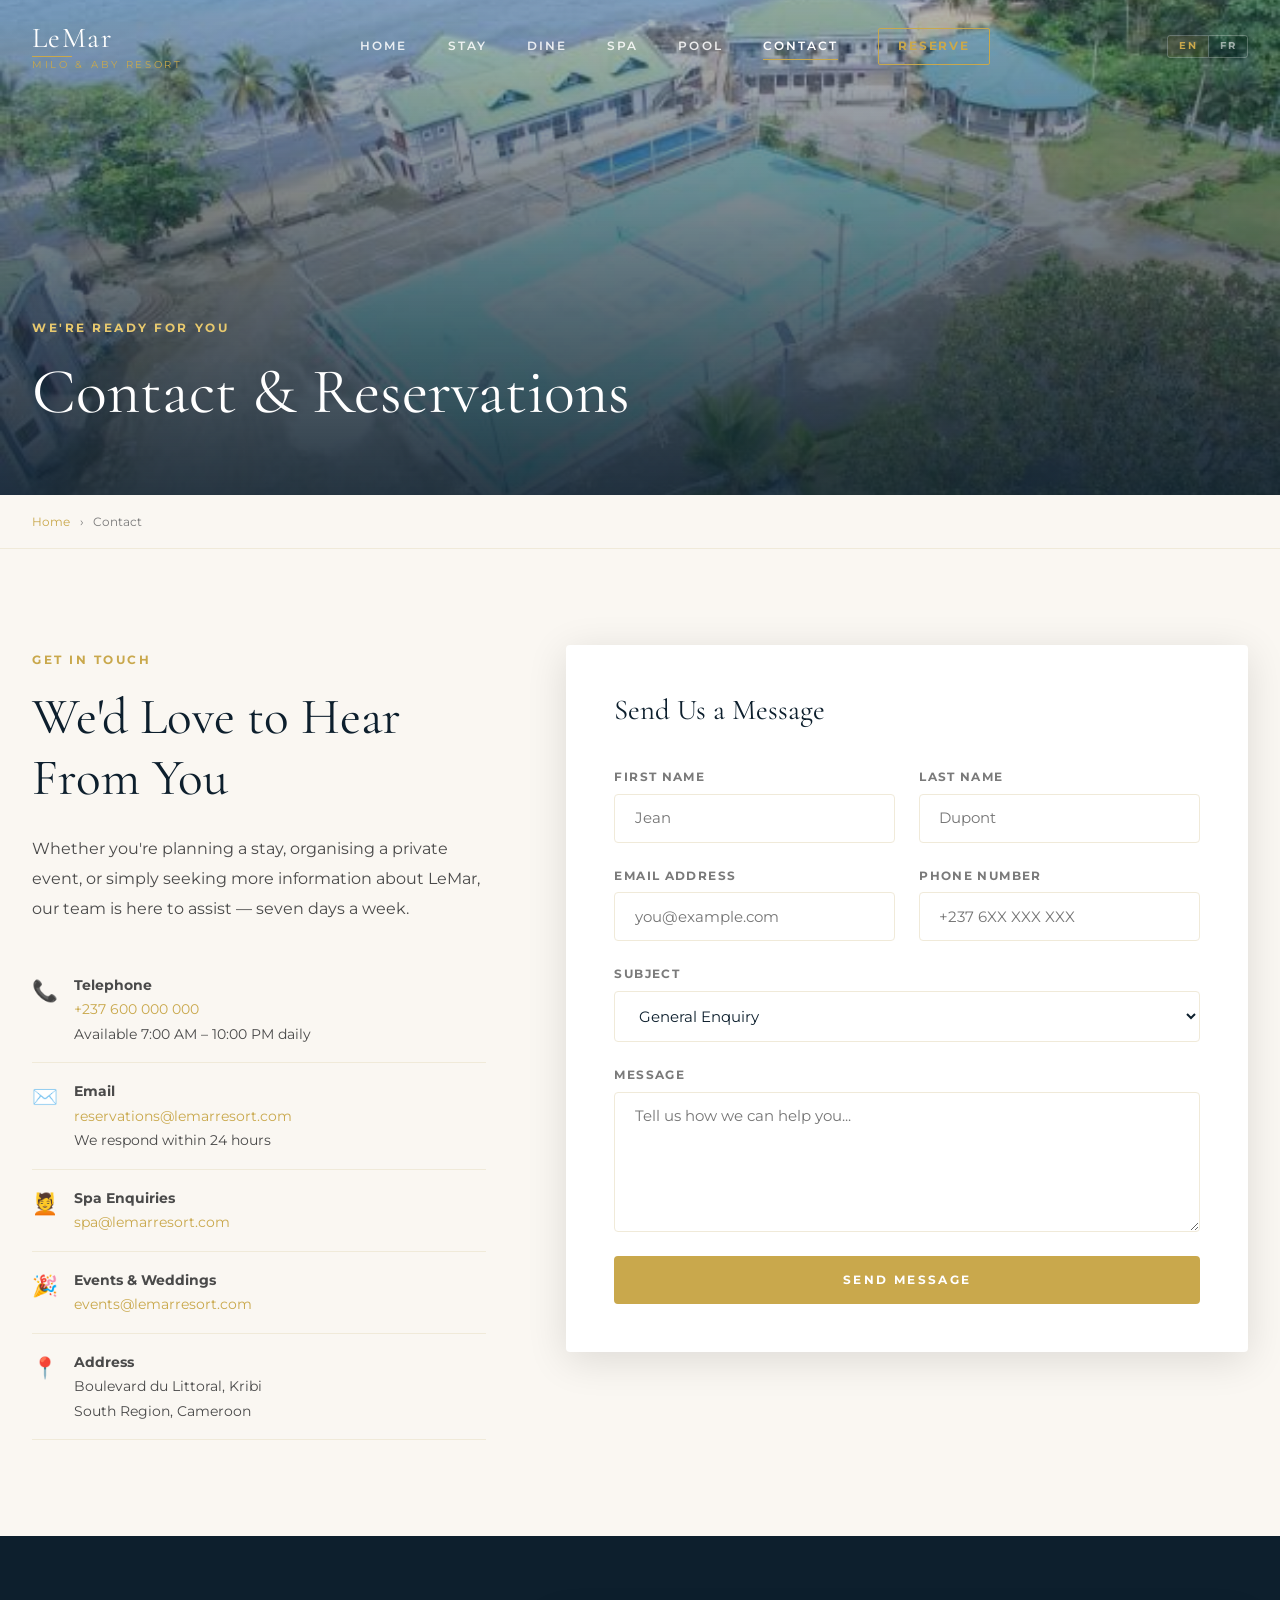
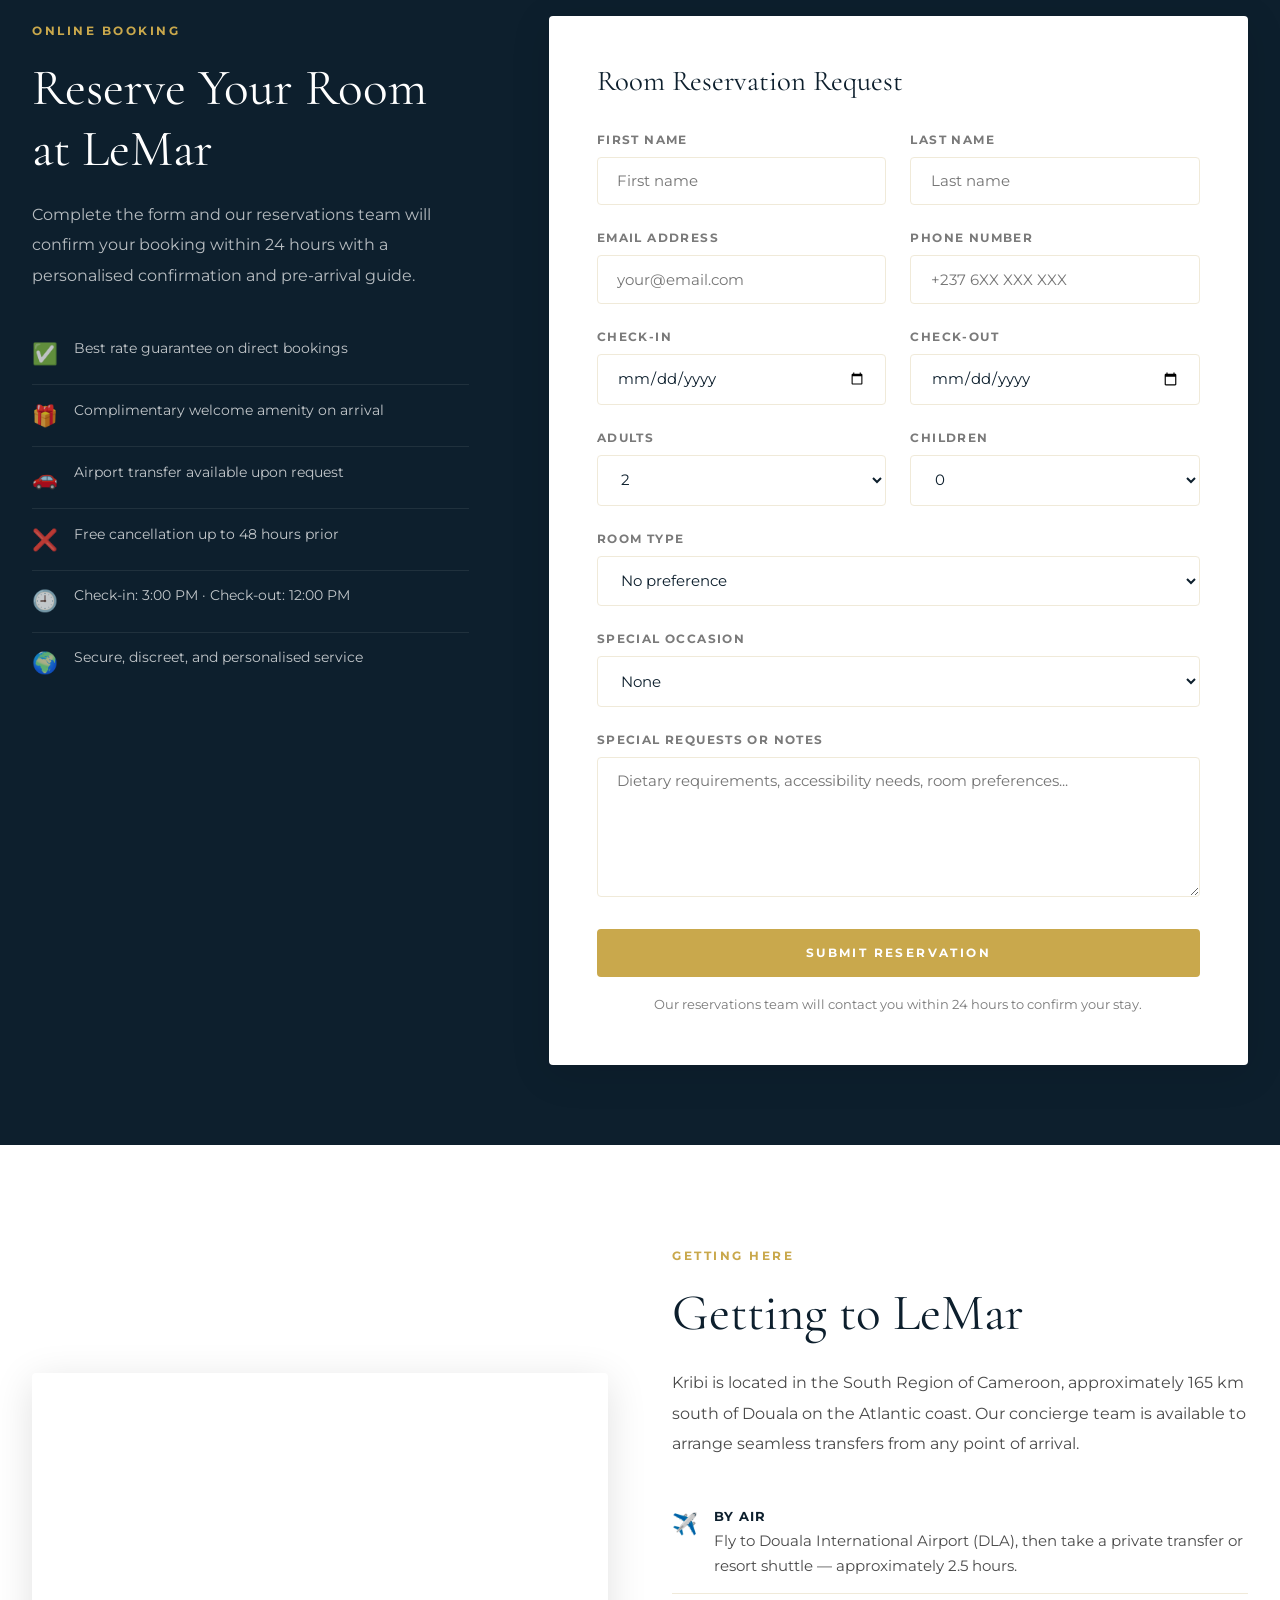
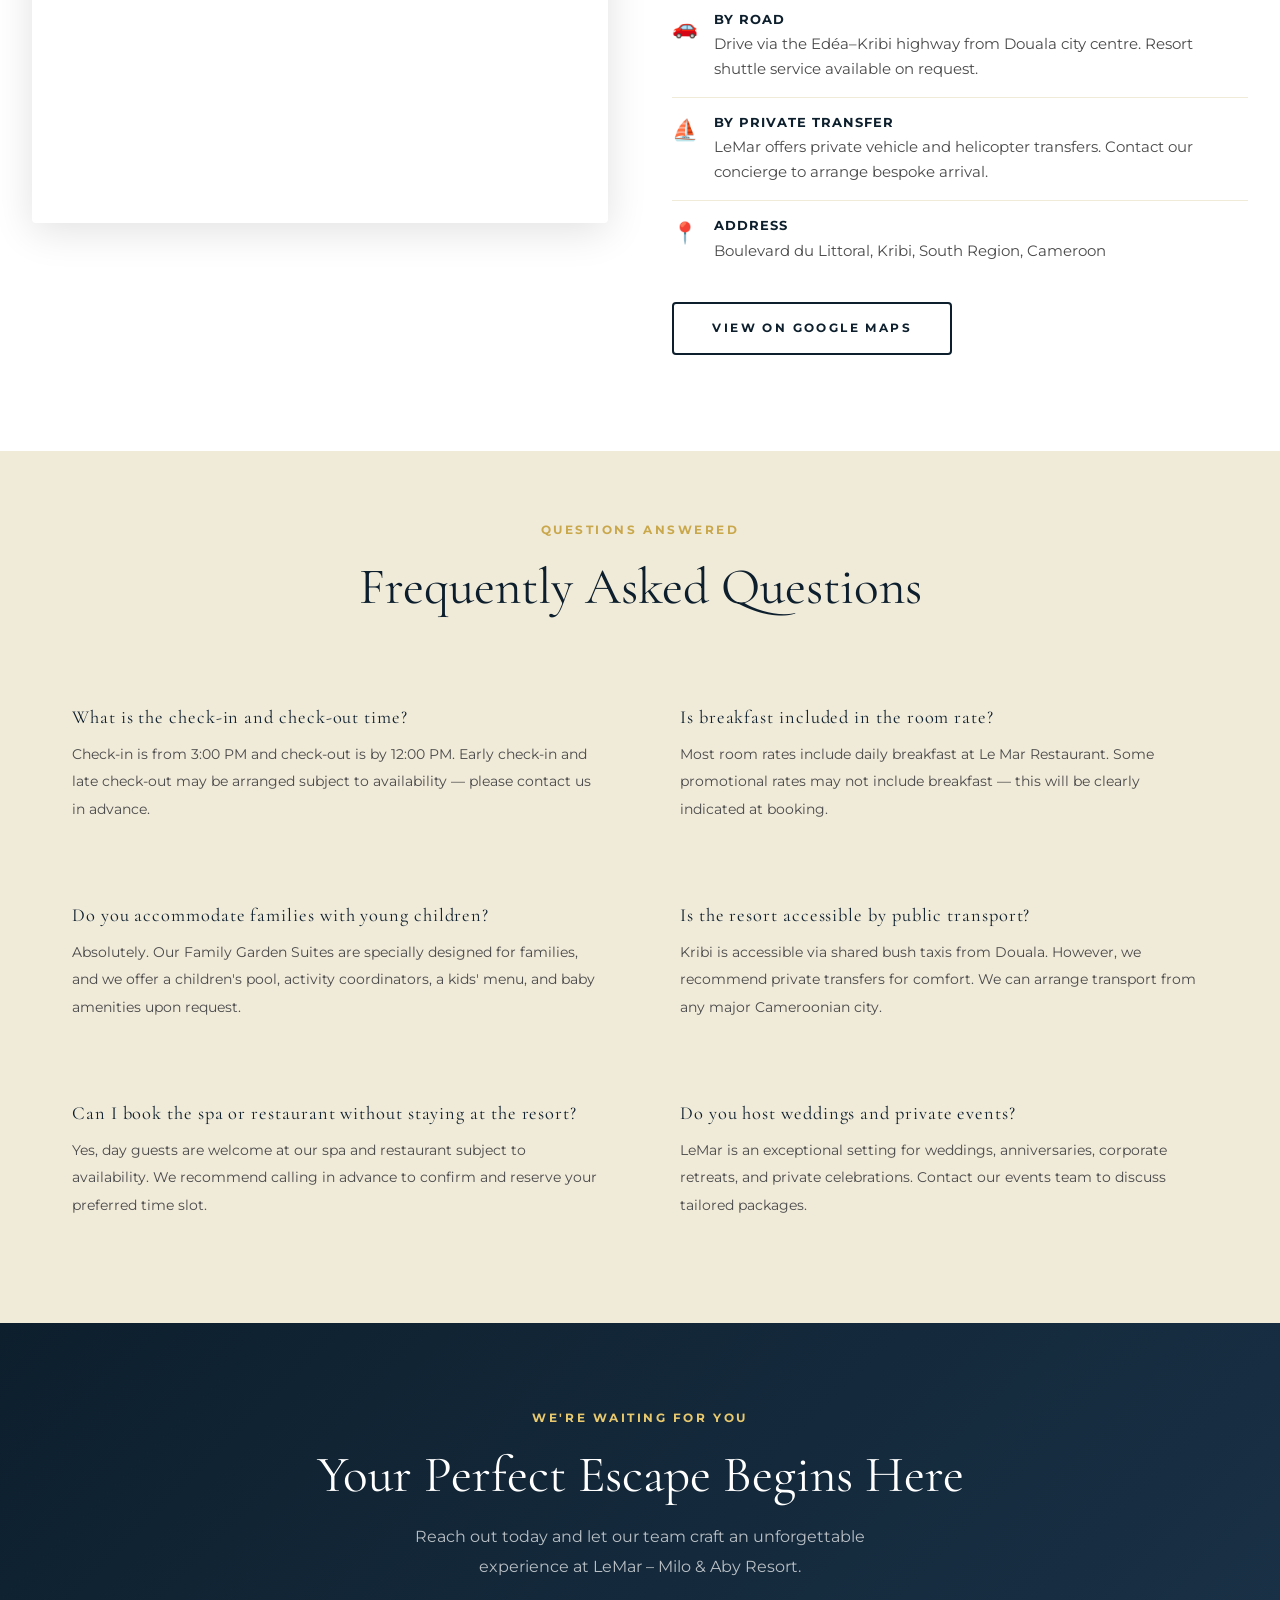
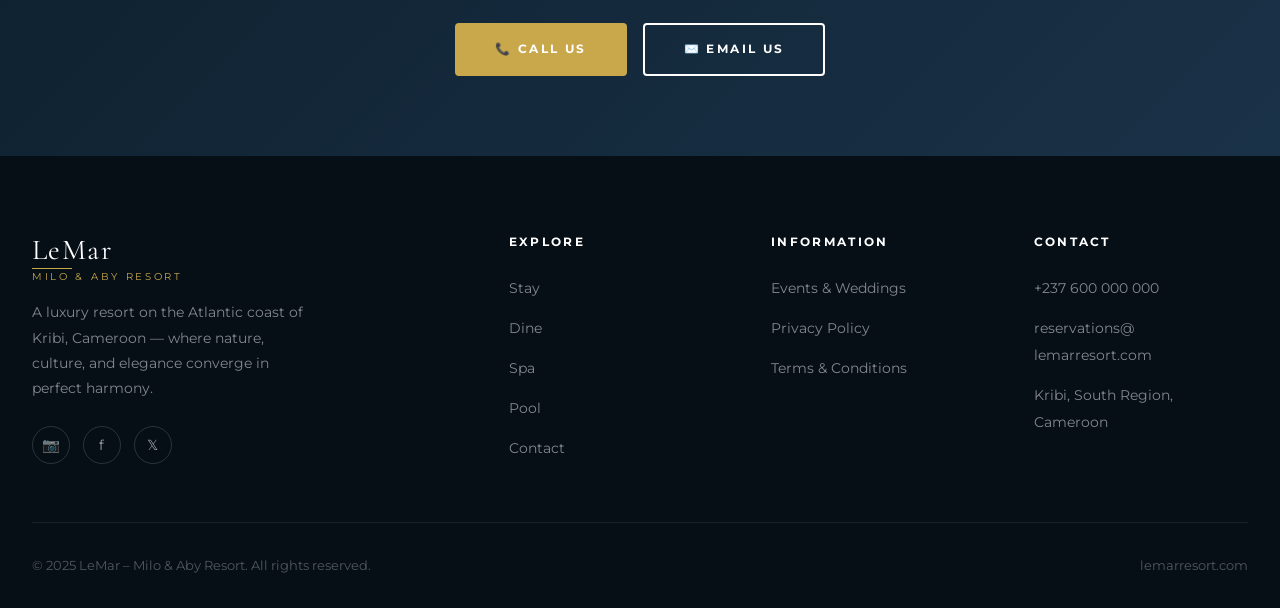
==== commit 8a99f258: "Update of the restaurant space for naming change i18n in js folder" ====
--- a/pages/contact.html
+++ b/pages/contact.html
@@ -358,7 +358,7 @@
         </div>
         <div class="faq-item fade-up">
           <h4>Is breakfast included in the room rate?</h4>
-          <p>Most room rates include daily breakfast at Le Marée Restaurant. Some promotional rates may not include breakfast — this will be clearly indicated at booking.</p>
+          <p>Most room rates include daily breakfast at Le Mar Restaurant. Some promotional rates may not include breakfast — this will be clearly indicated at booking.</p>
         </div>
         <div class="faq-item fade-up">
           <h4>Do you accommodate families with young children?</h4>
